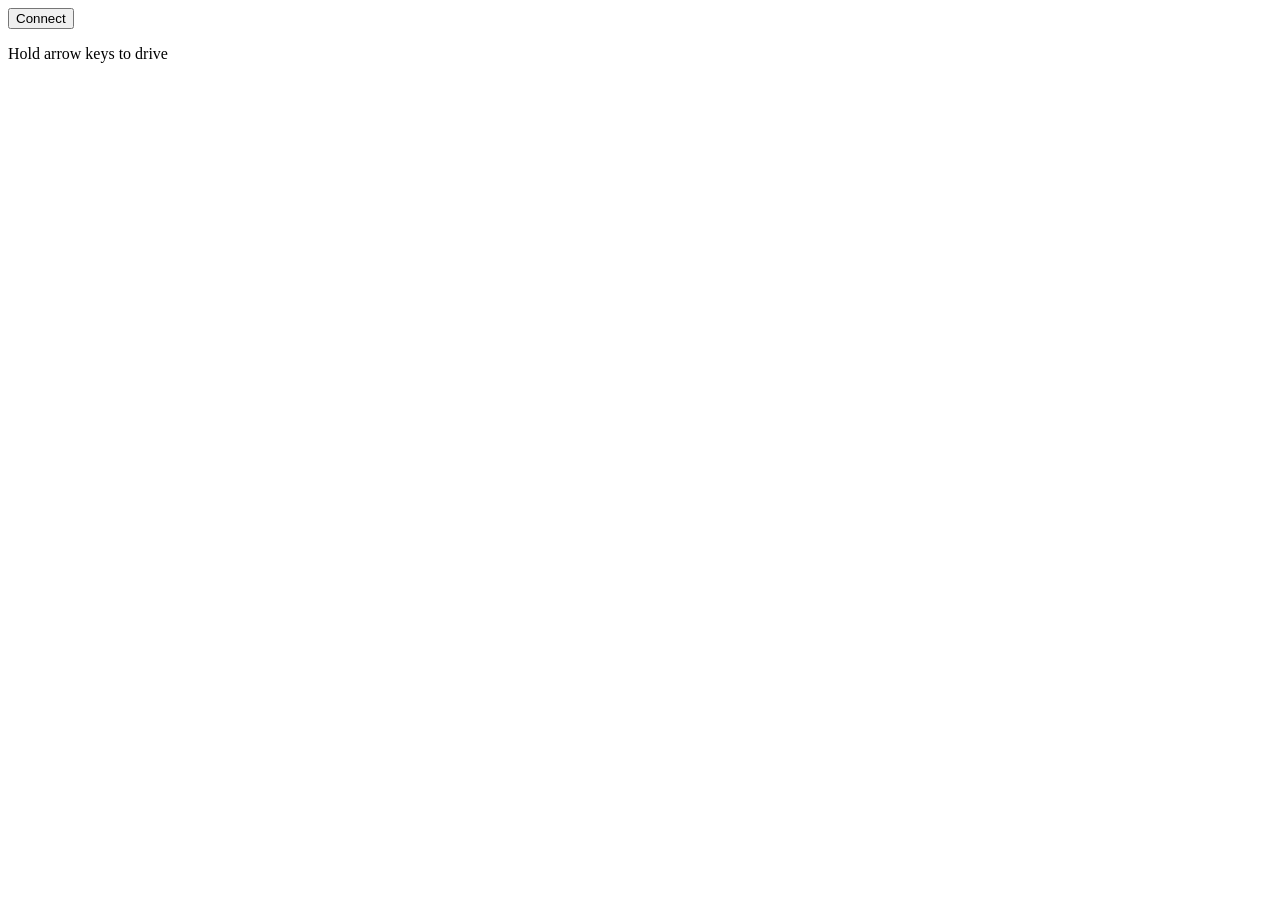
==== index.html @ 1e80957b "First index page for bluetooth controller" ====
<!doctype html>
<html>
<body>
  <button id="connect">Connect</button>
  <p>Hold arrow keys to drive</p>
  <script src="https://www.espruino.com/js/uart.js"></script>
  <script>
    // Sent to the robot once: drive() runs the motors, then stops them unless another drive() arrives within 300ms
    const setup = "\x10var _t;function drive(l,r){motor(l,r);if(_t)clearTimeout(_t);_t=setTimeout(function(){_t=0;motor(0,0);},300);}\n";
    const keys = {
      ArrowUp:    [1, 1],
      ArrowDown:  [-1, -1],
      ArrowLeft:  [-1, 1],
      ArrowRight: [1, -1],
    };
    let held = null, timer = null;

    const send = ([l, r]) => UART.write(`\x10drive(${l},${r});\n`);

    document.getElementById("connect").onclick = () => UART.write(setup);

    document.onkeydown = e => {
      if (!keys[e.key] || e.repeat) return;
      e.preventDefault();
      held = e.key;
      send(keys[held]);
      clearInterval(timer);
      timer = setInterval(() => send(keys[held]), 100); // keep the robot moving
    };
    const release = e => {
      if (e && e.key !== held) return;
      held = null;
      clearInterval(timer); // stop resending; the robot's 300ms timeout stops the motors
    };
    document.onkeyup = release;
    window.onblur = () => release();
  </script>
</body>
</html>
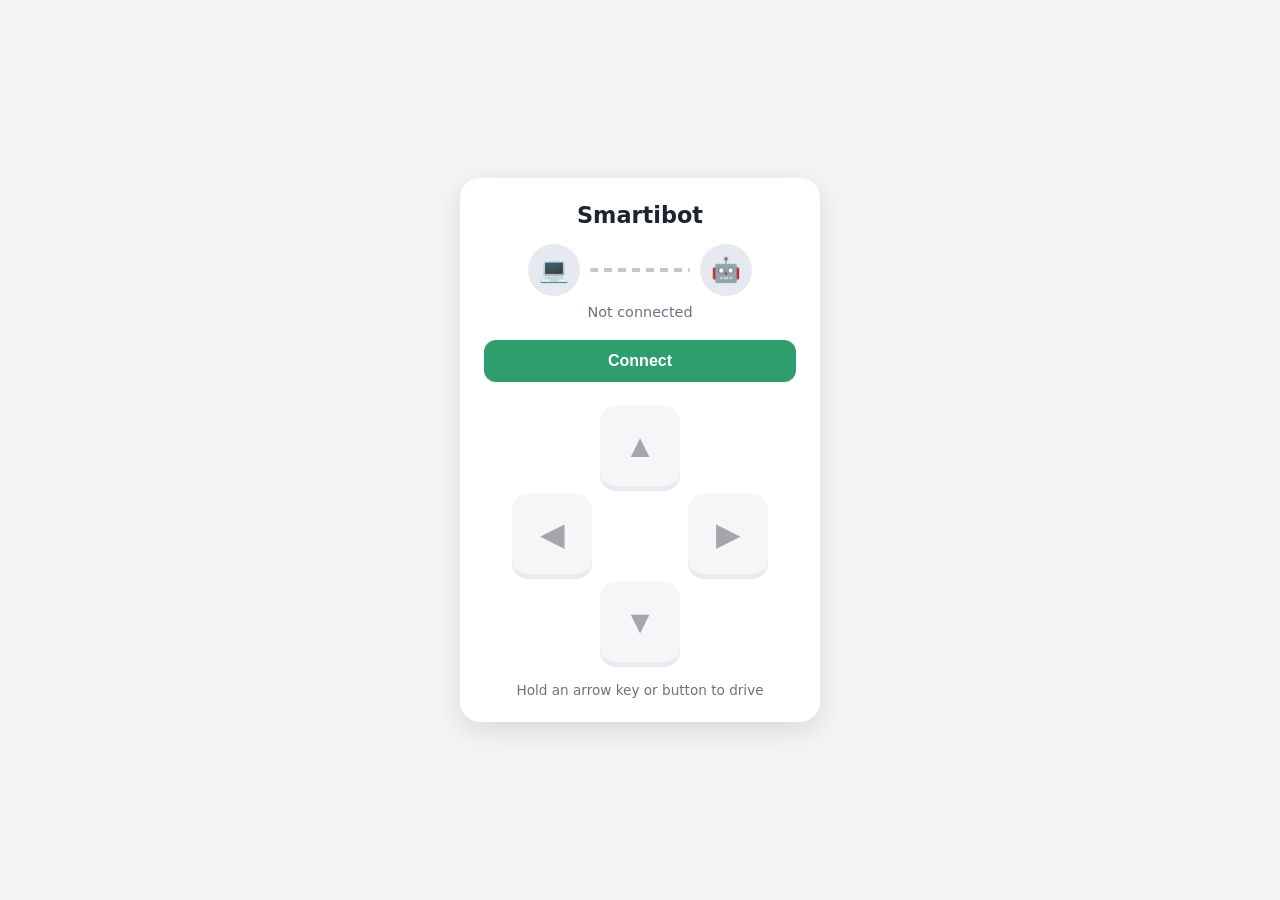
==== commit a0888288: "Add visual Bluetooth connection status to drive page" ====
--- a/index.html
+++ b/index.html
@@ -1,8 +1,151 @@
 <!doctype html>
-<html>
+<html lang="en">
+<head>
+  <meta charset="utf-8">
+  <meta name="viewport" content="width=device-width, initial-scale=1">
+  <title>Smartibot Drive</title>
+  <style>
+    :root {
+      --bg: #f4f5f7;
+      --card: #ffffff;
+      --text: #1d2330;
+      --muted: #6b7280;
+      --btn: #e6e9ef;
+      --btn-edge: #c9ced8;
+      --accent: #2f9e6f;
+      --accent-text: #ffffff;
+    }
+    @media (prefers-color-scheme: dark) {
+      :root {
+        --bg: #14171c;
+        --card: #1d2129;
+        --text: #e8eaee;
+        --muted: #9aa1ad;
+        --btn: #2a303a;
+        --btn-edge: #3a414d;
+        --accent: #3cc488;
+        --accent-text: #0d1a14;
+      }
+    }
+    * { box-sizing: border-box; }
+    body {
+      margin: 0;
+      min-height: 100vh;
+      display: grid;
+      place-items: center;
+      padding: 16px;
+      background: var(--bg);
+      color: var(--text);
+      font-family: system-ui, -apple-system, sans-serif;
+    }
+    .card {
+      width: 100%;
+      max-width: 360px;
+      background: var(--card);
+      border-radius: 20px;
+      padding: 24px;
+      text-align: center;
+      box-shadow: 0 8px 30px rgba(0, 0, 0, 0.12);
+    }
+    h1 { margin: 0 0 4px; font-size: 1.4rem; }
+    /* Connection display: browser ── link ── robot */
+    .link { display: flex; align-items: center; justify-content: center; gap: 10px; margin: 16px 0 8px; }
+    .node {
+      width: 52px; height: 52px;
+      display: grid; place-items: center;
+      border-radius: 50%;
+      background: var(--btn);
+      font-size: 1.5rem;
+      transition: background 200ms, box-shadow 200ms;
+    }
+    .wire {
+      flex: 0 1 100px; height: 4px;
+      border-radius: 2px;
+      background: repeating-linear-gradient(90deg, var(--muted) 0 8px, transparent 8px 14px);
+      opacity: 0.4;
+    }
+    .connecting .wire { opacity: 1; animation: blink 0.8s infinite; }
+    .on .wire {
+      opacity: 1;
+      background: repeating-linear-gradient(90deg, var(--accent) 0 8px, transparent 8px 14px);
+      background-size: 14px 4px;
+      animation: flow 0.6s linear infinite;
+    }
+    .on .node { background: var(--accent); animation: pulse 1.6s infinite; }
+    @keyframes flow { to { background-position: 14px 0; } }
+    @keyframes blink { 50% { opacity: 0.2; } }
+    @keyframes pulse {
+      0%   { box-shadow: 0 0 0 0 color-mix(in srgb, var(--accent) 55%, transparent); }
+      100% { box-shadow: 0 0 0 12px transparent; }
+    }
+    .status { margin: 0 0 20px; color: var(--muted); font-size: 0.9rem; }
+    .on .status { color: var(--accent); font-weight: 600; }
+    .pad { transition: opacity 200ms; }
+    .off .pad { opacity: 0.4; pointer-events: none; }
+    #connect {
+      width: 100%;
+      padding: 12px;
+      margin-bottom: 24px;
+      border: 0;
+      border-radius: 12px;
+      background: var(--accent);
+      color: var(--accent-text);
+      font-size: 1rem;
+      font-weight: 600;
+      cursor: pointer;
+    }
+    .pad {
+      display: grid;
+      grid-template-columns: repeat(3, 80px);
+      grid-template-rows: repeat(3, 80px);
+      gap: 8px;
+      justify-content: center;
+    }
+    .pad button {
+      border: 0;
+      border-radius: 16px;
+      background: var(--btn);
+      box-shadow: 0 5px 0 var(--btn-edge);
+      color: var(--text);
+      font-size: 2rem;
+      cursor: pointer;
+      touch-action: none;
+      user-select: none;
+      -webkit-user-select: none;
+      transition: transform 60ms, box-shadow 60ms, background 60ms;
+    }
+    .pad button.active {
+      background: var(--accent);
+      color: var(--accent-text);
+      box-shadow: 0 1px 0 var(--btn-edge);
+      transform: translateY(4px);
+    }
+    [data-key="ArrowUp"]    { grid-area: 1 / 2; }
+    [data-key="ArrowLeft"]  { grid-area: 2 / 1; }
+    [data-key="ArrowRight"] { grid-area: 2 / 3; }
+    [data-key="ArrowDown"]  { grid-area: 3 / 2; }
+    .hint { margin: 20px 0 0; color: var(--muted); font-size: 0.85rem; }
+  </style>
+</head>
 <body>
-  <button id="connect">Connect</button>
-  <p>Hold arrow keys to drive</p>
+  <main class="card off" id="card">
+    <h1>Smartibot</h1>
+    <div class="link" aria-hidden="true">
+      <span class="node">💻</span>
+      <span class="wire"></span>
+      <span class="node">🤖</span>
+    </div>
+    <p class="status" id="status" role="status">Not connected</p>
+    <button id="connect">Connect</button>
+    <div class="pad">
+      <button data-key="ArrowUp" aria-label="Forward">▲</button>
+      <button data-key="ArrowLeft" aria-label="Left">◀</button>
+      <button data-key="ArrowRight" aria-label="Right">▶</button>
+      <button data-key="ArrowDown" aria-label="Back">▼</button>
+    </div>
+    <p class="hint">Hold an arrow key or button to drive</p>
+  </main>
+
   <script src="https://www.espruino.com/js/uart.js"></script>
   <script>
     // Sent to the robot once: drive() runs the motors, then stops them unless another drive() arrives within 300ms
@@ -13,27 +156,79 @@
       ArrowLeft:  [-1, 1],
       ArrowRight: [1, -1],
     };
+    const buttons = {};
+    document.querySelectorAll(".pad button").forEach(b => buttons[b.dataset.key] = b);
+    const status = document.getElementById("status");
+    const card = document.getElementById("card");
+    const connectBtn = document.getElementById("connect");
     let held = null, timer = null;
 
     const send = ([l, r]) => UART.write(`\x10drive(${l},${r});\n`);
 
-    document.getElementById("connect").onclick = () => UART.write(setup);
-
-    document.onkeydown = e => {
-      if (!keys[e.key] || e.repeat) return;
-      e.preventDefault();
-      held = e.key;
-      send(keys[held]);
+    const press = key => {
+      if (held) buttons[held].classList.remove("active");
+      held = key;
+      buttons[key].classList.add("active");
+      send(keys[key]);
       clearInterval(timer);
       timer = setInterval(() => send(keys[held]), 100); // keep the robot moving
     };
-    const release = e => {
-      if (e && e.key !== held) return;
+    const release = key => {
+      if (!held || (key && key !== held)) return;
+      buttons[held].classList.remove("active");
       held = null;
       clearInterval(timer); // stop resending; the robot's 300ms timeout stops the motors
     };
-    document.onkeyup = release;
+
+    // state: "off" | "connecting" | "on"
+    let since = 0, clock = null;
+    const setState = state => {
+      card.className = "card " + state;
+      clearInterval(clock);
+      if (state === "off") {
+        release();
+        status.textContent = "Not connected";
+        connectBtn.textContent = "Connect";
+      } else if (state === "connecting") {
+        status.textContent = "Connecting…";
+      } else {
+        since = Date.now();
+        const tick = () => {
+          const s = Math.floor((Date.now() - since) / 1000);
+          status.textContent = `Connected · ${Math.floor(s / 60)}:${String(s % 60).padStart(2, "0")}`;
+        };
+        tick();
+        clock = setInterval(tick, 1000);
+        connectBtn.textContent = "Disconnect";
+      }
+    };
+
+    connectBtn.onclick = () => {
+      if (UART.isConnected()) return UART.close(); // 'close' handler resets the display
+      setState("connecting");
+      UART.write(setup)
+        .then(() => {
+          const c = UART.getConnection();
+          if (!c) return setState("off");
+          c.on("close", () => setState("off"));
+          setState("on");
+        })
+        .catch(() => setState("off")); // e.g. device picker cancelled
+    };
+
+    document.onkeydown = e => {
+      if (!keys[e.key]) return;
+      e.preventDefault();
+      if (!e.repeat) press(e.key);
+    };
+    document.onkeyup = e => release(e.key);
     window.onblur = () => release();
+
+    Object.entries(buttons).forEach(([key, b]) => {
+      b.onpointerdown = e => { e.preventDefault(); press(key); };
+      b.onpointerup = b.onpointerleave = b.onpointercancel = () => release(key);
+      b.oncontextmenu = e => e.preventDefault();
+    });
   </script>
 </body>
 </html>
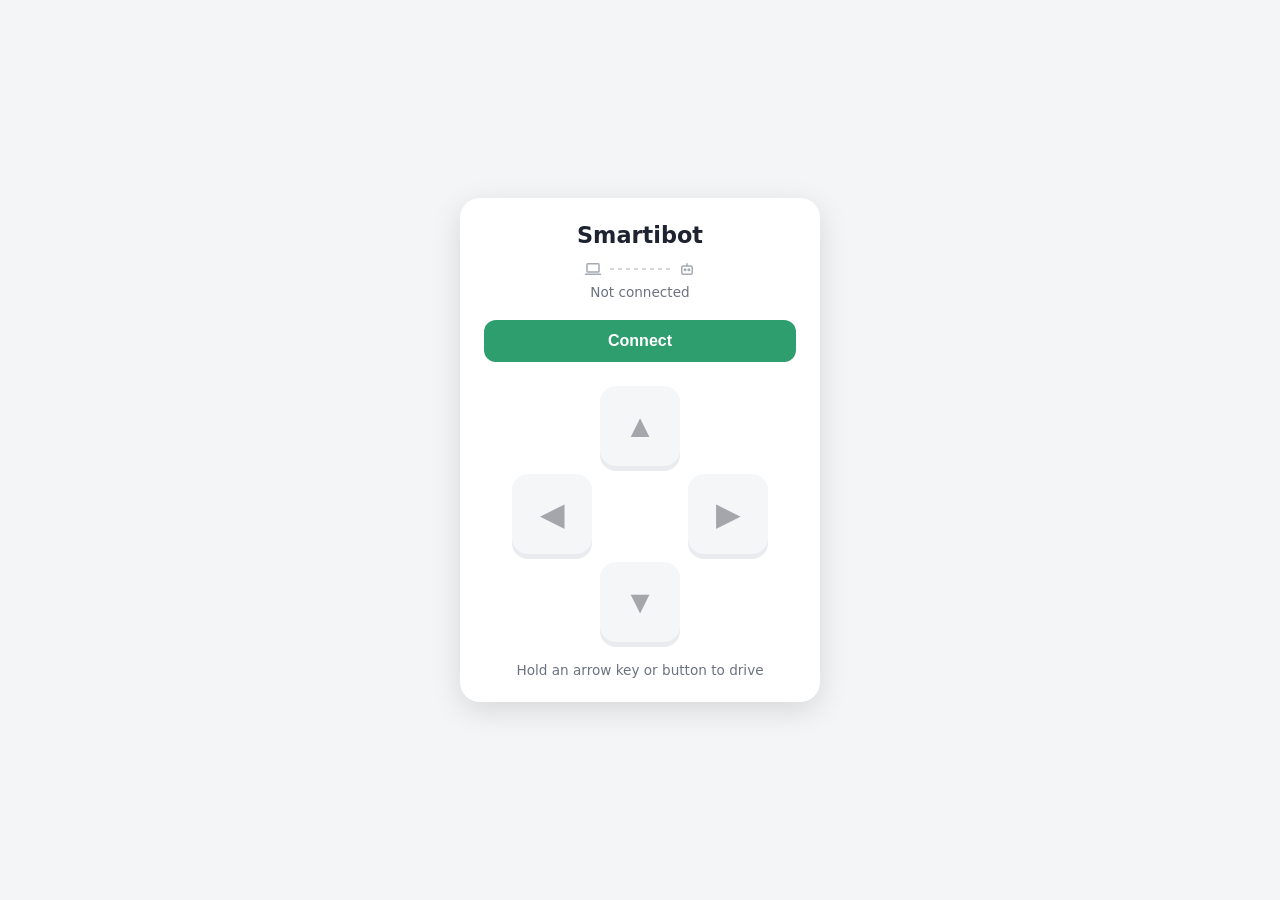
==== commit 5241082b: "Pump() command rahter than queueing commands update UI" ====
--- a/index.html
+++ b/index.html
@@ -49,37 +49,25 @@
     }
     h1 { margin: 0 0 4px; font-size: 1.4rem; }
     /* Connection display: browser ── link ── robot */
-    .link { display: flex; align-items: center; justify-content: center; gap: 10px; margin: 16px 0 8px; }
-    .node {
-      width: 52px; height: 52px;
-      display: grid; place-items: center;
-      border-radius: 50%;
-      background: var(--btn);
-      font-size: 1.5rem;
-      transition: background 200ms, box-shadow 200ms;
-    }
+    .link { display: flex; align-items: center; justify-content: center; gap: 8px; margin: 12px 0 6px; }
+    .node { color: var(--muted); opacity: 0.6; transition: opacity 300ms; }
     .wire {
-      flex: 0 1 100px; height: 4px;
-      border-radius: 2px;
-      background: repeating-linear-gradient(90deg, var(--muted) 0 8px, transparent 8px 14px);
-      opacity: 0.4;
-    }
-    .connecting .wire { opacity: 1; animation: blink 0.8s infinite; }
+      flex: 0 1 60px; height: 2px;
+      background: repeating-linear-gradient(90deg, var(--muted) 0 4px, transparent 4px 8px);
+      opacity: 0.3;
+      transition: opacity 300ms;
+    }
+    .connecting .wire { animation: blink 1.2s infinite; }
+    .on .node { color: var(--text); opacity: 1; }
     .on .wire {
-      opacity: 1;
-      background: repeating-linear-gradient(90deg, var(--accent) 0 8px, transparent 8px 14px);
-      background-size: 14px 4px;
-      animation: flow 0.6s linear infinite;
-    }
-    .on .node { background: var(--accent); animation: pulse 1.6s infinite; }
-    @keyframes flow { to { background-position: 14px 0; } }
-    @keyframes blink { 50% { opacity: 0.2; } }
-    @keyframes pulse {
-      0%   { box-shadow: 0 0 0 0 color-mix(in srgb, var(--accent) 55%, transparent); }
-      100% { box-shadow: 0 0 0 12px transparent; }
-    }
-    .status { margin: 0 0 20px; color: var(--muted); font-size: 0.9rem; }
-    .on .status { color: var(--accent); font-weight: 600; }
+      opacity: 0.8;
+      background: repeating-linear-gradient(90deg, var(--accent) 0 4px, transparent 4px 8px);
+      background-size: 8px 2px;
+      animation: flow 1.5s linear infinite;
+    }
+    @keyframes flow { to { background-position: 8px 0; } }
+    @keyframes blink { 50% { opacity: 0.1; } }
+    .status { margin: 0 0 20px; color: var(--muted); font-size: 0.85rem; }
     .pad { transition: opacity 200ms; }
     .off .pad { opacity: 0.4; pointer-events: none; }
     #connect {
@@ -131,9 +119,9 @@
   <main class="card off" id="card">
     <h1>Smartibot</h1>
     <div class="link" aria-hidden="true">
-      <span class="node">💻</span>
+      <svg class="node" viewBox="0 0 24 24" width="18" height="18" fill="none" stroke="currentColor" stroke-width="2" stroke-linecap="round" stroke-linejoin="round"><rect x="4" y="5" width="16" height="11" rx="1"/><path d="M2 19h20"/></svg>
       <span class="wire"></span>
-      <span class="node">🤖</span>
+      <svg class="node" viewBox="0 0 24 24" width="18" height="18" fill="none" stroke="currentColor" stroke-width="2" stroke-linecap="round" stroke-linejoin="round"><rect x="5" y="8" width="14" height="11" rx="2"/><path d="M12 8V5"/><circle cx="9.5" cy="13" r="1"/><circle cx="14.5" cy="13" r="1"/></svg>
     </div>
     <p class="status" id="status" role="status">Not connected</p>
     <button id="connect">Connect</button>
@@ -148,8 +136,8 @@
 
   <script src="https://www.espruino.com/js/uart.js"></script>
   <script>
-    // Sent to the robot once: drive() runs the motors, then stops them unless another drive() arrives within 300ms
-    const setup = "\x10var _t;function drive(l,r){motor(l,r);if(_t)clearTimeout(_t);_t=setTimeout(function(){_t=0;motor(0,0);},300);}\n";
+    // Sent to the robot once: drive() runs the motors, then stops them unless another drive() arrives within 500ms
+    const setup = "\x10var _t;function drive(l,r){motor(l,r);if(_t)clearTimeout(_t);_t=setTimeout(function(){_t=0;motor(0,0);},500);}\n";
     const keys = {
       ArrowUp:    [1, 1],
       ArrowDown:  [-1, -1],
@@ -161,23 +149,39 @@
     const status = document.getElementById("status");
     const card = document.getElementById("card");
     const connectBtn = document.getElementById("connect");
-    let held = null, timer = null;
-
-    const send = ([l, r]) => UART.write(`\x10drive(${l},${r});\n`);
+    let held = null, stopPending = false, sending = false;
+
+    // Only one command is ever in flight, so commands can't pile up in the Bluetooth queue.
+    // While a key is held, the next drive() goes out as soon as the previous one has been delivered.
+    const pump = async () => {
+      if (sending || !UART.isConnected()) return;
+      sending = true;
+      try {
+        while (held || stopPending) {
+          const [l, r] = held ? keys[held] : [0, 0];
+          if (!held) stopPending = false;
+          await UART.write(`\x10drive(${l},${r});\n`);
+          if (held) await new Promise(res => setTimeout(res, 50));
+        }
+      } catch (e) {
+        // connection dropped; the robot's timeout stops the motors
+      } finally {
+        sending = false;
+      }
+    };
 
     const press = key => {
       if (held) buttons[held].classList.remove("active");
       held = key;
       buttons[key].classList.add("active");
-      send(keys[key]);
-      clearInterval(timer);
-      timer = setInterval(() => send(keys[held]), 100); // keep the robot moving
+      pump();
     };
     const release = key => {
       if (!held || (key && key !== held)) return;
       buttons[held].classList.remove("active");
       held = null;
-      clearInterval(timer); // stop resending; the robot's 300ms timeout stops the motors
+      stopPending = true; // stop right away; the robot's timeout is only a backup
+      pump();
     };
 
     // state: "off" | "connecting" | "on"
